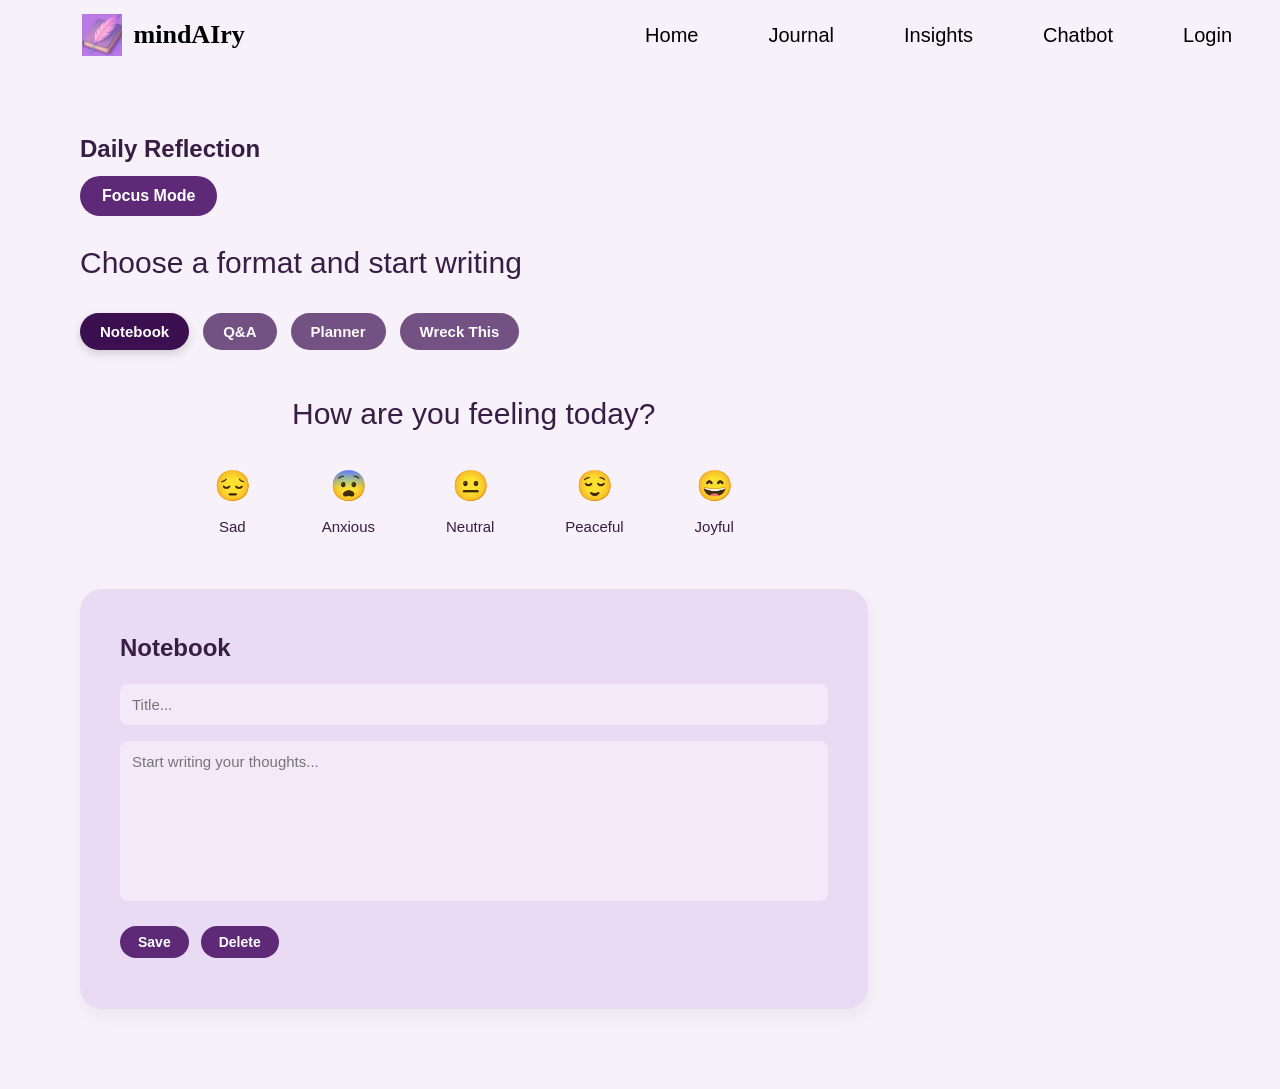
==== journal.html @ 81e94aa1 "Initial commit mindAIry project" ====
<!DOCTYPE html>
<html lang="en">
<head>
  <meta charset="UTF-8" />
  <title>Daily Reflection</title>
  <link rel="stylesheet" href="journal.css" />
</head>
<body>

<header>
  <nav>
    <ul>
      <li class="logo">
        <a href="#">
          <img src="journaling logo.png" alt="Logo">
          <span>mindAIry</span>
        </a>
      </li>
      <li><a href="index.html">Home</a></li>
      <li><a href="journal.html">Journal</a></li>
      <li><a href="#">Insights</a></li>
      <li><a href="#">Chatbot</a></li>
      <li><a href="login.html" id="auth-btn">Login</a></li>
    </ul>
  </nav>
</header>

<div class="page-container">
<main class="layout">

<section class="left">

  <div class="journal-top">
<h1>Daily Reflection</h1>
<button id="focusMode">Focus Mode</button>
</div>

<p class="subtitle">Choose a format and start writing</p>
  <!-- Journal Type Buttons -->
  <div class="journal-types">
    <button class="active" data-type="notebook">Notebook</button>
    <button data-type="qa">Q&A</button>
    <button data-type="planner">Planner</button>
    <button data-type="wreck">Wreck This</button>
    
  </div>

  <!-- Mood Section -->
  <div class="mood-section">
    <p class="mood-title">How are you feeling today?</p>

    <div class="moods">
      <div class="mood" data-mood="Sad">😔<span>Sad</span></div>
      <div class="mood" data-mood="Anxious">😨<span>Anxious</span></div>
      <div class="mood" data-mood="Neutral">😐<span>Neutral</span></div>
      <div class="mood" data-mood="Peaceful">😌<span>Peaceful</span></div>
      <div class="mood" data-mood="Joyful">😄<span>Joyful</span></div>
    </div>
  </div>

  <!-- NOTEBOOK EDITOR -->
  <div class="editor" id="notebook-editor">
    <h2>Notebook</h2>

    <input type="text" id="entry-title" placeholder="Title..." />

    <textarea id="entry-content" placeholder="Start writing your thoughts..."></textarea>

    <div class="editor-actions">
      <button id="save-notebook">Save</button>
      <button id="delete-notebook">Delete</button>
    </div>
  </div>

  <!-- Q&A EDITOR (hidden initially) -->
  <div class="editor hidden" id="qa-editor">

    <h2>Guided Reflection</h2>

    <input type="text" id="qa-title" placeholder="Give your entry a title..." />

    <div id="questions-container">
      <div class="question-block">
        <p class="question">✨ What's one thing that made you smile?</p>
        <textarea placeholder="Your thoughts..."></textarea>
      </div>
    </div>

    <button id="add-question-btn" class="add-question">
      + Add Question
    </button>

    <div class="editor-actions">
      <button id="save-qa">Save Entry</button>
    </div>

  </div>
  <div class="editor hidden" id="planner-editor">


  <h2>Planner</h2>

  <!-- Planner Navigation -->
  <div class="planner-tabs">
    <button class="planner-tab active" data-plan="daily">Daily Planner</button>
    <button class="planner-tab" data-plan="weekly">Weekly Planner</button>
    <button class="planner-tab" data-plan="monthly">Monthly Planner</button>
  </div>


  <!-- DAILY -->
  <div class="planner-section" id="daily-section">

    <input type="text" placeholder="Give your entry a title..." />

    <h3>Today's Tasks</h3>
    <div id="daily-tasks"></div>
    <button class="add-btn" id="add-daily-task">+ Add Task</button>

    <h3>Goals for Today</h3>
    <div id="daily-goals"></div>
    <button class="add-btn" id="add-daily-goal">+ Add Goal</button>

    <h3>Reflection</h3>
    <textarea placeholder="How do you feel about today's plan?"></textarea>

  </div>


  <!-- WEEKLY -->
  <div class="planner-section hidden" id="weekly-section">

    <h3>Weekly Tasks</h3>
    <div id="weekly-tasks"></div>
    <button class="add-btn" id="add-weekly-task">+ Add Weekly Task</button>

    <h3>Weekly Goals</h3>
    <div id="weekly-goals"></div>
    <button class="add-btn" id="add-weekly-goal">+ Add Weekly Goal</button>

  </div>


  <!-- MONTHLY -->
  <div class="planner-section hidden" id="monthly-section">

    <h3>Monthly Tasks</h3>
    <div id="monthly-tasks"></div>
    <button class="add-btn" id="add-monthly-task">+ Add Monthly Task</button>

    <h3>Monthly Goals</h3>
    <div id="monthly-goals"></div>
    <button class="add-btn" id="add-monthly-goal">+ Add Monthly Goal</button>

  </div>

</div> 
<div class="editor hidden" id="wreck-editor">

<h2>Wreck This Journal</h2>

<div class="wreck-buttons">

<button data-activity="color-activity"> Color Shapes</button>
<button data-activity="braindump-activity">Brain Dump </button>
<button data-activity="startBubbles">Pop your Worries  </button>
<button data-activity="burn-activity">Burn Your Thoughts</button>
<button data-activity="break-activity"> Break the Wall</button>
<button data-activity="breath-activity"> Breathing Exercise</button>

</div>

<div id="activity-container">
<!-- pop your worries -->
<div class="wreck-activity hidden" id="startBubbles">

<h3>Pop Your Worries</h3>

<input type="text" id="worryInput" placeholder="Type your worry">
<button id="addWorry">Add Worry</button>

<ul id="worryList"></ul>

<button id="createBubbles">Start Popping</button>

<div id="bubbleArea"></div>
<p id="popMessage"></p>

</div>
<!-- COLOR -->
<div class="wreck-activity hidden" id="color-activity">

<h3>Mandala Coloring</h3>

<div class="color-controls">
<label>Pick a color:</label>
<input type="color" id="colorPicker">
<button id="newMandala">New Mandala</button>
</div>

<div class="mandala-container">

<svg id="mandalaCanvas" viewBox="0 0 400 400">

<!-- center -->
<circle cx="200" cy="200" r="40" class="colorable"/>

<!-- ring 1 -->
<circle cx="200" cy="100" r="25" class="colorable"/>
<circle cx="300" cy="200" r="25" class="colorable"/>
<circle cx="200" cy="300" r="25" class="colorable"/>
<circle cx="100" cy="200" r="25" class="colorable"/>

<!-- petals -->
<polygon points="200,20 230,90 170,90" class="colorable"/>
<polygon points="380,200 310,230 310,170" class="colorable"/>
<polygon points="200,380 230,310 170,310" class="colorable"/>
<polygon points="20,200 90,230 90,170" class="colorable"/>

<!-- diagonal petals -->
<polygon points="300,70 330,120 270,120" class="colorable"/>
<polygon points="330,280 300,330 270,280" class="colorable"/>
<polygon points="70,120 120,120 100,70" class="colorable"/>
<polygon points="70,280 120,280 100,330" class="colorable"/>

</svg>

</div>

</div>

<!-- BRAIN DUMP -->
<div class="wreck-activity hidden" id="braindump-activity">

<h3>Brain Dump</h3>

<p>Write everything in your mind for 60 seconds.</p>

<div class="timer-container">

<svg width="120" height="120">

<circle cx="60" cy="60" r="50" class="timer-bg"></circle>

<circle cx="60" cy="60" r="50" class="timer-progress" id="timerCircle"></circle>

</svg>

<div id="timerText">60</div>

</div>

<textarea id="brainText" placeholder="Start typing your thoughts..."></textarea>

<button id="startDump">Start</button>
<button id="clearDump">Clear</button>

<p id="brainMessage"></p>

</div>
<!-- BURN -->
<div class="wreck-activity hidden" id="burn-activity">

<h3>Burn Your Thoughts 🔥</h3>

<input type="text" id="burnInput" placeholder="Write a negative thought">

<button id="burnBtn">Create Thought</button>

<div id="burnArea"></div>

</div>

<!-- BREAK -->
<div class="wreck-activity hidden" id="break-activity">

<h3>Break the Stress Wall</h3>

<div id="wall"></div>

<button id="resetWall">Reset Wall</button>

</div>


<!-- BREATHING -->
<div class="wreck-activity hidden" id="breath-activity">

<h3>Breathing Exercise</h3>

<p id="breathText">Inhale</p>

<div id="breath-circle"></div>

</div>
</div>

</div>
</section>
<!-- Right Section 
<aside class="right">
  <h2>Recent Entries</h2>

  <div class="entry-card">
    <div class="icon">📘</div>
    <div>
      <h4>Morning Reflections 😊</h4>
      <p>Today started with a beautiful sunrise...</p>
      <span class="tag">Notebook</span>
      <span class="time">about 2 years ago</span>
    </div>
  </div>

  <div class="entry-card">
    <div class="icon">❓</div>
    <div>
      <h4>Weekly Check-in 😐</h4>
      <p>Answered my weekly reflection questions...</p>
      <span class="tag">Q&A</span>
      <span class="time">about 2 years ago</span>
    </div>
  </div>

</aside> -->

</main>
</div>

<script src="journal.js"></script>
</body>
</html>
---- journal.css ----
/* ================= RESET ================= */
/* UNIVERSAL BUTTON STYLE */
:root{
--primary-btn: rgb(94, 41, 119);
--primary-btn-hover: rgb(158, 65, 158);
}
.add-btn{
background: transparent;
}

button{
padding:11px 22px;
font-size:16px;
font-weight:bold;

border:none;
border-radius:25px;

background-color:var(--primary-btn);
color:white;

cursor:pointer;

transition:background 0.3s ease, transform 0.2s ease;
}

button:hover{
background-color:var(--primary-btn-hover);
transform:translateY(-2px);
}

button:active{
transform:scale(0.95);
}
* {
    padding: 0;
    margin: 0;
    box-sizing: border-box;
}

body {
    min-height: 100vh;
    background-color: rgb(247, 241, 250);
    font-family: Verdana, Geneva, Tahoma, sans-serif;
    line-height: 1.6;
    color:rgb(56, 29, 68);
}

/* ================= PAGE CONTAINER ================= */
.page-container {
    max-width: 1200px;
    margin: 0 auto;
    padding: 0 40px 80px;   /* added bottom spacing */
}

/* ================= NAVBAR ================= */
nav {
    margin-bottom: 40px;   /* reduced from 80px */
}

nav ul {
    width: 100%;
    list-style: none;
    display: flex;
    justify-content: flex-end;
    align-items: center;
}

.logo a {
    display: flex;
    align-items: center;
    gap: 12px;
}

.logo img {
    height: 42px;
    width: auto;
    display: block;
}

nav li {
    height: 70px;          /* reduced from 90px */
    padding-right: 26px;
    font-size: 20px;       /* slightly reduced */
    font-family: 'Trebuchet MS', Arial, sans-serif;
}

nav a {
    height: 100%;
    padding: 0 22px;
    text-decoration: none;
    display: flex;
    align-items: center;
    color: rgb(0, 0, 0);
    transition: 0.2s ease;
}

nav a:hover {
    background-color: rgb(240, 222, 249);
    border-radius: 12px;
}

nav li:first-child {
    margin-right: auto;
    font-size: 26px;
    font-family: cursive;
    font-weight: 550;
    padding-left: 60px;
}

/* ================= LAYOUT ================= */
.layout {
    display: grid;
    grid-template-columns: 3fr 1fr;
    gap: 70px;             /* slightly reduced */
    padding-top: 20px;     /* reduced from 40px */
}


/* ================= LEFT SECTION ================= */
.left {
    max-width: none;
    width:100%
}

h1 {
    font-weight: 600;
    margin-bottom: 8px;
}

.subtitle {
    color: rgb(56, 29, 68);
    margin-bottom: 26px;
    margin-top:23px;
    font-size:30px;
}

/* Journal Type Buttons */
.journal-types{
display:flex;
gap:14px;
margin-bottom:40px;
}

.journal-types button{

padding:10px 20px;

border-radius:25px;

background-color:rgb(60,15,81);
color:white;

border:none;

font-weight:600;
font-size:15px;

cursor:pointer;

transition:all 0.25s ease;

opacity:0.7;
}

/* hover */
.journal-types button:hover{
background-color:rgb(60,15,81);
opacity:1;
transform:translateY(-2px);
}

/* active tab */
.journal-types .active{
opacity:1;
background-color:rgb(60,15,81);
box-shadow:0 4px 10px rgba(0,0,0,0.15);
}
/* ================= MOOD SECTION ================= */
.mood-section {
    margin: 40px 0 50px;   /* balanced spacing */
    text-align: center;
}
.mood-title{
    font-size:30px;
}
.moods {
    display: flex;
    justify-content: space-between;
    max-width: 520px;
    margin: 24px auto 0;
}

.mood {
    cursor: pointer;
    font-size: 30px;
    opacity: 1;
    transition: all 0.2s ease;
}

.mood:hover {
    transform: scale(1.12);
}

.mood span {
    display: block;
    font-size: 15px;
    margin-top: 5px;
    color:rgb(56, 29, 68);
}

.mood.selected {
    background:rgb(235, 213, 245);
    padding: 12px;
    border-radius: 16px;
    transform: scale(1.1);
}
/* ================= EDITOR ================= */
.editor {
    background: rgb(234, 219, 244);
    padding: 40px;   
    min-height:420px;   /* slightly reduced */
    border-radius: 22px;
    box-shadow: 2px 8px 18px rgba(2, 2, 2, 0.05);
    width:100%;
}

.editor input,
.editor textarea{

width:100%;

background:rgb(244, 233, 249);   /* same soft background */

border:none;
outline:none;

padding:12px;
border-radius:8px;

font-family:inherit;
font-size:15px;

margin-top:16px;

}
.editor textarea{
    height: 160px;
    resize: none;
}


.prompt {
    margin-top: 16px;
    background: #f4f8f5;
    padding: 12px 16px;
    border-radius: 14px;
}
.question-block{
    font-size:20px;
    font-weight:800;
}


/* ================= RIGHT SECTION ================= */
.right {
    padding-top: 20px;   /* reduced */
}

.right h2 {
    margin-bottom: 28px;
    font-weight: bold;
}

/* Entry Cards */
.entry-card {
    display: flex;
    gap: 16px;
    background: white;
    padding: 20px;
    border-radius: 20px;
    margin-bottom: 28px;
    box-shadow: 0 4px 14px rgba(0, 0, 0, 0.04);
}

.icon {
    font-size: 24px;
}

.tag {
    background: #eef4f0;
    padding: 5px 10px;
    border-radius: 14px;
    font-size: 12px;
}

.time {
    font-size: 12px;
    color: #888;
    margin-left: 8px;
}

/* ================= EDITOR BUTTONS ================= */
.editor-actions {
    margin-top: 18px;
    display: flex;
    gap: 12px;
}

.editor-actions button {
    padding: 8px 18px;
    border-radius: 20px;
    border: none;
    cursor: pointer;
    font-size: 14px;
    transition: 0.2s ease;
}

#save-btn {
    background-color: #4e9b7a;
    color: white;
}

#save-btn:hover {
    background-color: #3f8368;
}

#delete-btn {
    background-color: #e57373;
    color: white;
}

#delete-btn:hover {
    background-color: #d65a5a;
}
.question-block {
    padding: 18px;
    border-radius: 16px;
    margin-top: 20px;
}

.question {
    margin-bottom: 12px;
    font-weight: 500;
}

.add-question {
    margin-top: 24px;
    padding: 8px 18px;
    border-radius: 20px;
    border: 1px solid #d6e3db;
    cursor: pointer;
}
.hidden {
  display: none;
}
.task-item {
  display: flex;
  align-items: center;
  gap: 10px;
  margin-top: 10px;
}

.task-item input[type="text"] {
  flex: 1;
  padding: 8px;
  border-radius: 12px;
  border: 1px solid #ddd;
}

.task-item button {
  background: none;
  border: none;
  cursor: pointer;
}

.add-btn {
  margin-top: 10px;
  padding: 6px 14px;
  border-radius: 16px;
  border: 1px solid #ccc;
  background: rgb(60,15,81);
  cursor: pointer;
}
.planner-tabs{
    display:flex;
    gap:12px;
    margin-bottom:25px;
}

.planner-tab{
    padding:8px 16px;
    border-radius:20px;
    border:1px solid #ccc;
    background:transparent;
    cursor:pointer;
    background-color:rgb(94, 41, 119);
}

.planner-tab.active{
    background-color:rgb(94, 41, 119);
    color:white;
    border:none;
}

.planner-section{
    margin-top:20px;
}
.wreck-buttons{
display:flex;
flex-wrap:wrap;
gap:10px;
margin-bottom:20px;
margin-top:20px;
}

.wreck-buttons button{
padding:6px 14px;
border-radius:18px;
border:1px solid #ccc;
cursor:pointer;
transition:0.2s;
}

.wreck-buttons button:hover{
color:white;
}
#breath-circle{
width:120px;
height:120px;
border-radius:50%;
background:rgb(134, 89, 154);
margin:30px auto;
transition:transform 4s ease;
}

#breathText{
text-align:center;
font-size:18px;
font-weight:600;
}
.mandala-container{
display:flex;
justify-content:center;
margin-top:20px;
}

#mandalaCanvas{
width:350px;
height:350px;
}

.colorable{
fill:white;
stroke:#444;
stroke-width:2;
cursor:pointer;
transition:0.2s;
}

.colorable:hover{
stroke:#4e9b7a;
}

.color-controls{
display:flex;
gap:10px;
align-items:center;
margin-bottom:10px;
}
.focus-mode .page-container{
max-width:100%;
padding:40px;
}

.focus-mode .layout{
grid-template-columns:1fr;
}

.focus-mode .left{
max-width:none;
width:90%;
margin:auto;
}

.focus-mode .editor{
width:100%;
}

.focus-mode .journal-types{
width:100%;
justify-content:center;
gap:20px;
}

.focus-mode .mood-section{
max-width:900px;
margin:40px auto;
}
.focus-mode textarea{
width:100%;
height:500px;
font-size:17px;
line-height:1.8;
}


#wall{
display:grid;
grid-template-columns:repeat(6,60px);
gap:8px;
justify-content:center;
margin:20px auto;
}

.block{
width:60px;
height:40px;
background:#b56551;
border-radius:4px;
cursor:pointer;
position:relative;
overflow:visible;
}

/* explosion animation */
.block.explode{
animation:bombBlast 0.35s forwards;
}

@keyframes bombBlast{

0%{
transform:scale(1);
}

30%{
transform:scale(1.8);
}

100%{
transform:scale(0);
opacity:0;
}

}

/* debris pieces */
.debris{
position:absolute;
width:6px;
height:6px;
background:#b56551;
pointer-events:none;
animation:debrisFly 0.5s forwards;
}

@keyframes debrisFly{

0%{
transform:translate(0,0);
opacity:1;
}

100%{
transform:translate(
calc(-120px + 240px * var(--dx)),
calc(-120px + 240px * var(--dy))
);
opacity:0;
}

}
#wreck-editor{
max-height:600px;
overflow-y:auto;
}
.stress-scribble{
text-align:center;
margin-top:20px;
}
.timer-container{
position:relative;
width:120px;
margin:10px auto;
}

.timer-bg{
fill:none;
stroke:#eee;
stroke-width:8;
}

.timer-progress{
fill:none;
stroke:#5c7cfa;
stroke-width:8;
stroke-linecap:round;
transform:rotate(-90deg);
transform-origin:50% 50%;
stroke-dasharray:314;
stroke-dashoffset:0;
transition:stroke-dashoffset 1s linear;
}

#timerText{
position:absolute;
top:50%;
left:50%;
transform:translate(-50%,-50%);
font-size:20px;
font-weight:bold;
}
.fade-away{
animation:fadeThoughts 3s forwards;
}

@keyframes fadeThoughts{

0%{
opacity:1;
filter:blur(0px);
}

50%{
opacity:0.6;
filter:blur(2px);
}

100%{
opacity:0;
filter:blur(6px);
}
}
#worryList{
margin-top:10px;
}

#addWorry{
    margin-top:20px;
}

#bubbleArea{
position:relative;
height:260px;
margin-top:20px;
border:2px dashed #ccc;
overflow:hidden;
display:flex;
flex-wrap:wrap;
gap:15px;
padding:15px;
}

.bubble{
position:absolute;
min-width:90px;
height:45px;

display:flex;
align-items:center;
justify-content:center;

padding:6px 14px;
border-radius:50px;

background:#87CEFA;

font-size:14px;
text-align:center;

cursor:pointer;
user-select:none;

transition:transform 0.2s, opacity 0.2s;
background:radial-gradient(circle at 30% 30%, #ffffffaa, #87CEFA);
box-shadow:0 0 8px rgba(0,0,0,0.15);
}

.bubble.pop{
animation:popBubble 0.25s forwards;
}

@keyframes popBubble{

0%{
transform:scale(1);
opacity:1;
}

100%{
transform:scale(1.5);
opacity:0;
}

}
#popMessage{
margin-top:15px;
font-weight:bold;
color:#4CAF50;
text-align:center;
font-size:16px;
}
#burnArea{
margin-top:20px;
display:flex;
justify-content:center;
}

.burnPaper{
width:260px;
min-height:140px;

padding:25px;

background:#fff9e6;
border:1px solid #d9c38c;

font-family:"Courier New", monospace;
font-size:16px;

text-align:center;

box-shadow:0 8px 20px rgba(0,0,0,0.25);

position:relative;
overflow:hidden;

/* paper texture */
background-image:linear-gradient(#f7e7b3 1px, transparent 1px);
background-size:100% 24px;
}
.burnPaper::before{
content:"";
position:absolute;

top:0;
left:0;
width:100%;
height:100%;

background:radial-gradient(circle,
transparent 40%,
rgba(0,0,0,0.6) 65%,
black 100%);

opacity:0;
}

.burning::before{
animation:edgeBurn 2.5s forwards;
}

@keyframes edgeBurn{

0%{
opacity:0;
transform:scale(1);
}

50%{
opacity:0.7;
transform:scale(0.9);
}

100%{
opacity:1;
transform:scale(0.6);
}

}

/* flames around paper */
.flame{
position:absolute;

width:45px;
height:65px;

background:radial-gradient(circle,
#ffff66,
#ff9900,
#ff3300);

border-radius:50%;

filter:blur(6px);
opacity:0;
}

.burning .flame{
opacity:1;
animation:flameFlicker 0.18s infinite alternate;
}

@keyframes flameFlicker{

0%{
transform:scale(1);
}

100%{
transform:scale(1.25);
}

}

/* ash particles */

.ash{
position:absolute;

width:6px;
height:6px;

background:#444;

border-radius:50%;
opacity:0;
}

.burning .ash{
animation:ashFall 2s linear forwards;
}

@keyframes ashFall{

0%{
opacity:1;
transform:translateY(0);
}

100%{
opacity:0;
transform:translateY(180px);
}

}
/* paper disappearing */

.burning{
animation:burnPaper 2.5s forwards;
}

@keyframes burnPaper{

0%{
filter:brightness(1);
}

50%{
filter:brightness(0.7) contrast(1.3);
}

100%{
opacity:0;
transform:scale(0.6);
}

}
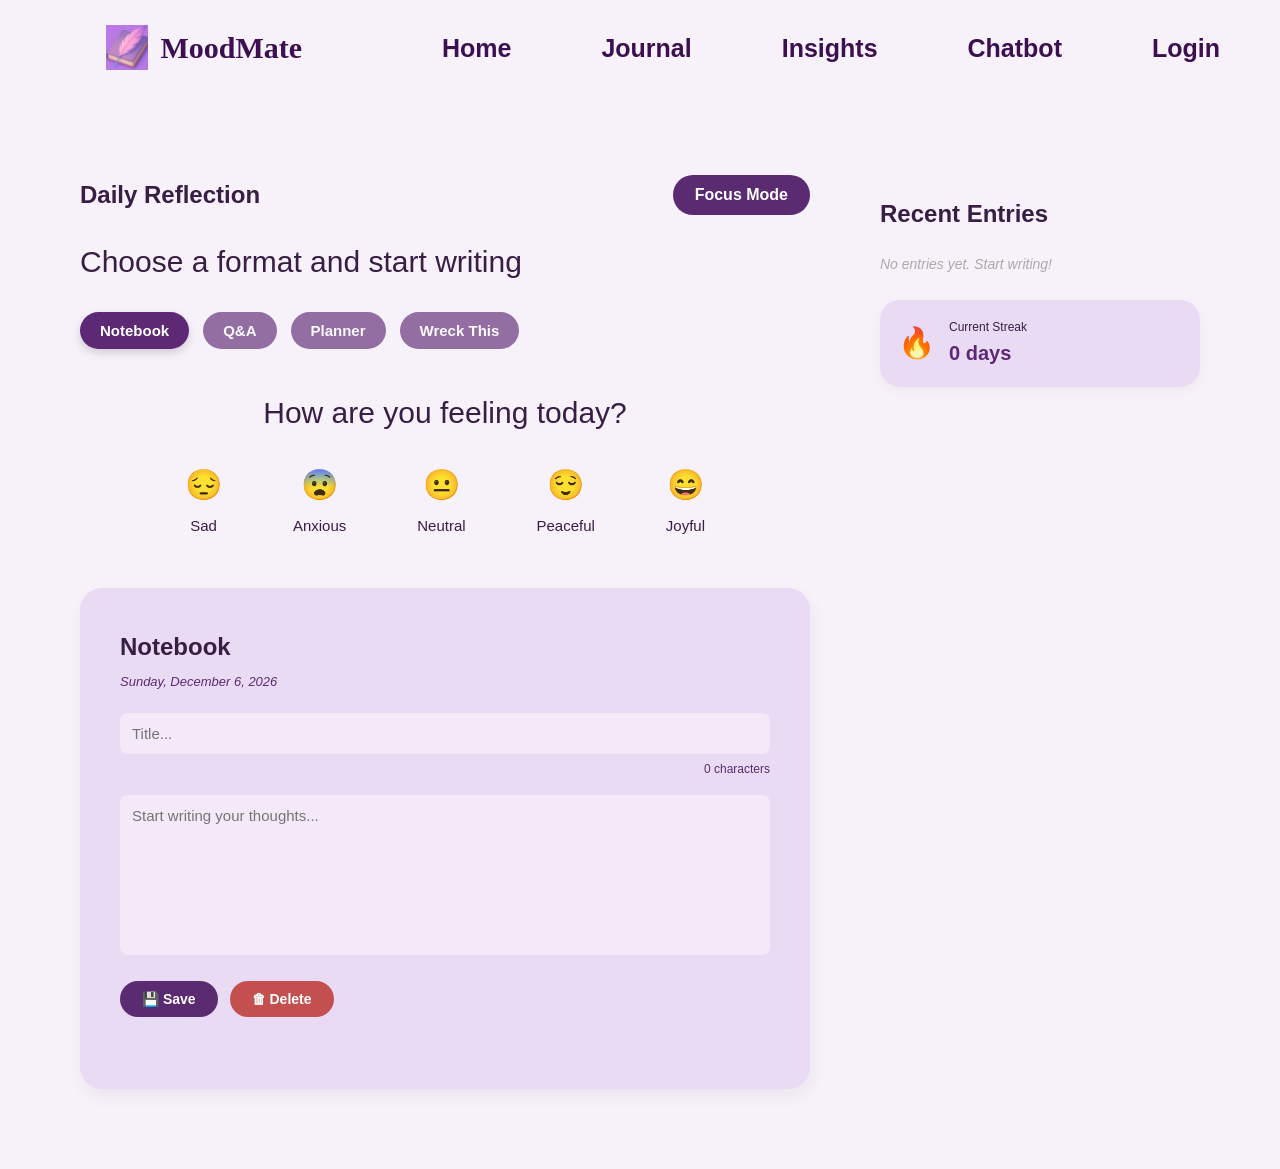
==== commit c4f75b4d: "Add Flask backend and MongoDB integration" ====
--- a/journal.html
+++ b/journal.html
@@ -2,7 +2,7 @@
 <html lang="en">
 <head>
   <meta charset="UTF-8" />
-  <title>Daily Reflection</title>
+  <title>Daily Reflection – mindAIry</title>
   <link rel="stylesheet" href="journal.css" />
 </head>
 <body>
@@ -13,320 +13,287 @@
       <li class="logo">
         <a href="#">
           <img src="journaling logo.png" alt="Logo">
-          <span>mindAIry</span>
+          <span>MoodMate</span>
         </a>
       </li>
       <li><a href="index.html">Home</a></li>
       <li><a href="journal.html">Journal</a></li>
-      <li><a href="#">Insights</a></li>
-      <li><a href="#">Chatbot</a></li>
-      <li><a href="login.html" id="auth-btn">Login</a></li>
+      <li><a href="insights.html">Insights</a></li>
+      <li><a href="chatbot.html">Chatbot</a></li>
+      <li id="auth-li"></li>
     </ul>
   </nav>
 </header>
 
 <div class="page-container">
-<main class="layout">
-
-<section class="left">
-
-  <div class="journal-top">
-<h1>Daily Reflection</h1>
-<button id="focusMode">Focus Mode</button>
+  <main class="layout">
+
+    <!-- LEFT SECTION -->
+    <section class="left">
+
+      <div class="journal-top">
+        <h1>Daily Reflection</h1>
+        <button id="focusMode">Focus Mode</button>
+      </div>
+
+      <p class="subtitle">Choose a format and start writing</p>
+
+      <!-- Journal Type Buttons -->
+      <div class="journal-types">
+        <button class="active" data-type="notebook">Notebook</button>
+        <button data-type="qa">Q&amp;A</button>
+        <button data-type="planner">Planner</button>
+        <button data-type="wreck">Wreck This</button>
+      </div>
+
+      <!-- Mood Section -->
+      <div class="mood-section">
+        <p class="mood-title">How are you feeling today?</p>
+        <div class="moods">
+          <div class="mood" data-mood="Sad">😔<span>Sad</span></div>
+          <div class="mood" data-mood="Anxious">😨<span>Anxious</span></div>
+          <div class="mood" data-mood="Neutral">😐<span>Neutral</span></div>
+          <div class="mood" data-mood="Peaceful">😌<span>Peaceful</span></div>
+          <div class="mood" data-mood="Joyful">😄<span>Joyful</span></div>
+        </div>
+      </div>
+
+      <!-- NOTEBOOK EDITOR -->
+      <div class="editor" id="notebook-editor">
+        <h2>Notebook</h2>
+        <div class="entry-meta" id="notebook-date"></div>
+        <input type="text" id="entry-title" placeholder="Title..." />
+        <div class="char-count"><span id="char-count">0</span> characters</div>
+        <textarea id="entry-content" placeholder="Start writing your thoughts..."></textarea>
+        <div class="editor-actions">
+          <button id="save-notebook">💾 Save</button>
+          <button id="delete-notebook" class="btn-danger">🗑 Delete</button>
+        </div>
+        <p id="notebook-msg" class="save-msg"></p>
+      </div>
+
+      <!-- Q&A EDITOR -->
+      <div class="editor hidden" id="qa-editor">
+        <h2>Guided Reflection</h2>
+        <div class="entry-meta" id="qa-date"></div>
+        <input type="text" id="qa-title" placeholder="Give your entry a title..." />
+        <div id="questions-container">
+          <!-- all questions injected by JS so they're all deletable -->
+        </div>
+        <button id="add-question-btn" class="add-question">+ Add Question</button>
+        <div class="editor-actions">
+          <button id="save-qa">💾 Save Entry</button>
+        </div>
+        <p id="qa-msg" class="save-msg"></p>
+      </div>
+
+      <!-- PLANNER EDITOR -->
+      <div class="editor hidden" id="planner-editor">
+        <h2>Planner</h2>
+        <div class="planner-tabs">
+          <button class="planner-tab active" data-plan="daily">Daily</button>
+          <button class="planner-tab" data-plan="weekly">Weekly</button>
+          <button class="planner-tab" data-plan="monthly">Monthly</button>
+        </div>
+
+        <!-- DAILY -->
+        <div class="planner-section" id="daily-section">
+          <div class="planner-date" id="daily-date-label"></div>
+          <h3>📝 Today's Tasks</h3>
+          <div id="daily-tasks"></div>
+          <button class="add-btn" id="add-daily-task">+ Add Task</button>
+          <h3>🎯 Goals for Today</h3>
+          <div id="daily-goals"></div>
+          <button class="add-btn" id="add-daily-goal">+ Add Goal</button>
+          <h3>💭 Reflection</h3>
+          <textarea id="daily-reflection" placeholder="How do you feel about today's plan?"></textarea>
+          <div class="editor-actions">
+            <button id="save-daily">💾 Save Daily Plan</button>
+            <button id="clear-daily" class="btn-danger">🗑 Clear</button>
+          </div>
+          <p id="daily-msg" class="save-msg"></p>
+        </div>
+
+        <!-- WEEKLY -->
+        <div class="planner-section hidden" id="weekly-section">
+          <div class="planner-date" id="weekly-date-label"></div>
+          <div class="week-grid" id="week-grid"></div>
+          <h3>🎯 Weekly Goals</h3>
+          <div id="weekly-goals"></div>
+          <button class="add-btn" id="add-weekly-goal">+ Add Goal</button>
+          <div class="editor-actions">
+            <button id="save-weekly">💾 Save Weekly Plan</button>
+            <button id="clear-weekly" class="btn-danger">🗑 Clear</button>
+          </div>
+          <p id="weekly-msg" class="save-msg"></p>
+        </div>
+
+        <!-- MONTHLY -->
+        <div class="planner-section hidden" id="monthly-section">
+          <div class="planner-date" id="monthly-date-label"></div>
+          <div class="month-calendar" id="month-calendar"></div>
+          <h3>🎯 Monthly Goals</h3>
+          <div id="monthly-goals"></div>
+          <button class="add-btn" id="add-monthly-goal">+ Add Goal</button>
+          <div class="editor-actions">
+            <button id="save-monthly">💾 Save Monthly Plan</button>
+            <button id="clear-monthly" class="btn-danger">🗑 Clear</button>
+          </div>
+          <p id="monthly-msg" class="save-msg"></p>
+        </div>
+      </div>
+
+      <!-- WRECK THIS EDITOR -->
+      <div class="editor hidden" id="wreck-editor">
+        <h2>Wreck This Journal</h2>
+        <p class="wreck-intro">A space to release, destroy, and let go. No rules — just feel.</p>
+        <div class="wreck-buttons">
+          <button data-activity="color-activity"> Mandala Coloring</button>
+          <button data-activity="braindump-activity">Brain Dump</button>
+          <button data-activity="startBubbles"> Pop your Worries</button>
+          <button data-activity="burn-activity"> Burn Your Thoughts</button>
+          <button data-activity="break-activity"> Break the Wall</button>
+          <button data-activity="breath-activity"> Breathing Exercise</button>
+          <button data-activity="unsend-activity"> Unsend It</button>
+        </div>
+
+        <div id="activity-container">
+
+          <!-- POP YOUR WORRIES -->
+          <div class="wreck-activity hidden" id="startBubbles">
+            <h3>Pop Your Worries</h3>
+            <input type="text" id="worryInput" placeholder="Type your worry">
+            <button id="addWorry">Add Worry</button>
+            <ul id="worryList"></ul>
+            <button id="createBubbles"> Start Popping</button>
+            <div id="bubbleArea">
+              <canvas id="bubbleCanvas"></canvas>
+            </div>
+            <p id="popMessage"></p>
+          </div>
+
+          <!-- COLOR -->
+          <div class="wreck-activity hidden" id="color-activity">
+            <h3>Mandala Coloring</h3>
+            <div class="color-controls">
+              <label>Pick a color:</label>
+              <input type="color" id="colorPicker">
+              <button id="newMandala">New Mandala</button>
+            </div>
+            <div class="mandala-container">
+              <svg id="mandalaCanvas" viewBox="0 0 400 400" xmlns="http://www.w3.org/2000/svg"></svg>
+            </div>
+            <p class="mandala-hint">Click any shape to fill it with your chosen color</p>
+          </div>
+
+          <!-- BRAIN DUMP -->
+          <div class="wreck-activity hidden" id="braindump-activity">
+            <h3>Brain Dump</h3>
+            <p>Write everything in your mind for 60 seconds.</p>
+            <div class="timer-container">
+              <svg width="120" height="120">
+                <circle cx="60" cy="60" r="50" class="timer-bg"></circle>
+                <circle cx="60" cy="60" r="50" class="timer-progress" id="timerCircle"></circle>
+              </svg>
+              <div id="timerText">60</div>
+            </div>
+            <textarea id="brainText" placeholder="Start typing your thoughts..."></textarea>
+            <button id="startDump">Start</button>
+            <button id="clearDump">Clear</button>
+            <p id="brainMessage"></p>
+          </div>
+
+          <!-- BURN -->
+          <div class="wreck-activity hidden" id="burn-activity">
+            <h3>Burn Your Thoughts </h3>
+            <p class="activity-hint">Write it down, then click the paper to burn it.</p>
+            <input type="text" id="burnInput" placeholder="Write a negative thought...">
+            <button id="burnBtn"> Create Paper</button>
+            <div id="burnArea">
+              <div id="burnPaperWrap" class="hidden">
+                <canvas id="burnCanvas" width="340" height="220"></canvas>
+                <div id="burnPaperText"></div>
+              </div>
+            </div>
+          </div>
+
+          <!-- BREAK -->
+          <div class="wreck-activity hidden" id="break-activity">
+            <h3>Break the Stress Wall</h3>
+
+            <!-- STEP 1: Input screen -->
+            <div id="wall-input-screen">
+              <p class="activity-hint">What's weighing on you? Add up to 8 stressors — each one becomes a brick you'll smash.</p>
+              <div id="stressor-inputs">
+                <div class="stressor-row">
+                  <input type="text" class="stressor-input" placeholder="e.g. exam deadline…" maxlength="22">
+                </div>
+              </div>
+              <button id="add-stressor-btn">+ Add another</button>
+              <div class="wall-input-actions">
+                <button id="build-wall-btn"> Build My Wall</button>
+              </div>
+            </div>
+
+            <!-- STEP 2: Wall canvas -->
+            <div id="wall-canvas-screen" class="hidden">
+              <p id="wall-instruction" class="activity-hint">Click each brick 3 times to smash it. Let it go.</p>
+              <div id="wallWrap">
+                <canvas id="wallCanvas"></canvas>
+              </div>
+              <div class="wall-controls">
+                <button id="resetWall"> New Wall</button>
+                <span id="wallProgress" class="wall-progress"></span>
+              </div>
+            </div>
+          </div>
+
+          <!-- BREATHING -->
+          <div class="wreck-activity hidden" id="breath-activity">
+            <h3>Breathing Exercise</h3>
+            <p id="breathText">Inhale</p>
+            <div id="breath-circle"></div>
+          </div>
+
+          <!-- UNSEND IT -->
+          <div class="wreck-activity hidden" id="unsend-activity">
+            <h3>Unsend It </h3>
+            <p class="unsend-desc">Write the letter you never sent. Then tear it apart.</p>
+            <input type="text" id="unsend-to" placeholder="To: (a person, a feeling, a version of yourself…)" />
+            <textarea id="unsend-body" placeholder="Dear ___,&#10;&#10;Everything I never said…"></textarea>
+            <div class="editor-actions">
+              <button id="unsend-rip-btn"> Rip It Up</button>
+              <button id="unsend-clear-btn" class="btn-danger">🗑 Clear</button>
+            </div>
+            <div id="unsend-shreds"></div>
+            <p id="unsend-msg" class="save-msg"></p>
+          </div>
+
+        </div>
+      </div>
+    </section>
+
+    <!-- RIGHT SECTION – Recent Entries -->
+    <aside class="right">
+      <h2>Recent Entries</h2>
+      <div id="recent-entries-list">
+        <p class="no-entries-msg">No entries yet. Start writing!</p>
+      </div>
+
+      <!-- Streak tracker -->
+      <div class="streak-box">
+        <span class="streak-icon">🔥</span>
+        <div>
+          <p class="streak-label">Current Streak</p>
+          <p class="streak-count"><span id="streak-count">0</span> days</p>
+        </div>
+      </div>
+    </aside>
+
+  </main>
 </div>
 
-<p class="subtitle">Choose a format and start writing</p>
-  <!-- Journal Type Buttons -->
-  <div class="journal-types">
-    <button class="active" data-type="notebook">Notebook</button>
-    <button data-type="qa">Q&A</button>
-    <button data-type="planner">Planner</button>
-    <button data-type="wreck">Wreck This</button>
-    
-  </div>
-
-  <!-- Mood Section -->
-  <div class="mood-section">
-    <p class="mood-title">How are you feeling today?</p>
-
-    <div class="moods">
-      <div class="mood" data-mood="Sad">😔<span>Sad</span></div>
-      <div class="mood" data-mood="Anxious">😨<span>Anxious</span></div>
-      <div class="mood" data-mood="Neutral">😐<span>Neutral</span></div>
-      <div class="mood" data-mood="Peaceful">😌<span>Peaceful</span></div>
-      <div class="mood" data-mood="Joyful">😄<span>Joyful</span></div>
-    </div>
-  </div>
-
-  <!-- NOTEBOOK EDITOR -->
-  <div class="editor" id="notebook-editor">
-    <h2>Notebook</h2>
-
-    <input type="text" id="entry-title" placeholder="Title..." />
-
-    <textarea id="entry-content" placeholder="Start writing your thoughts..."></textarea>
-
-    <div class="editor-actions">
-      <button id="save-notebook">Save</button>
-      <button id="delete-notebook">Delete</button>
-    </div>
-  </div>
-
-  <!-- Q&A EDITOR (hidden initially) -->
-  <div class="editor hidden" id="qa-editor">
-
-    <h2>Guided Reflection</h2>
-
-    <input type="text" id="qa-title" placeholder="Give your entry a title..." />
-
-    <div id="questions-container">
-      <div class="question-block">
-        <p class="question">✨ What's one thing that made you smile?</p>
-        <textarea placeholder="Your thoughts..."></textarea>
-      </div>
-    </div>
-
-    <button id="add-question-btn" class="add-question">
-      + Add Question
-    </button>
-
-    <div class="editor-actions">
-      <button id="save-qa">Save Entry</button>
-    </div>
-
-  </div>
-  <div class="editor hidden" id="planner-editor">
-
-
-  <h2>Planner</h2>
-
-  <!-- Planner Navigation -->
-  <div class="planner-tabs">
-    <button class="planner-tab active" data-plan="daily">Daily Planner</button>
-    <button class="planner-tab" data-plan="weekly">Weekly Planner</button>
-    <button class="planner-tab" data-plan="monthly">Monthly Planner</button>
-  </div>
-
-
-  <!-- DAILY -->
-  <div class="planner-section" id="daily-section">
-
-    <input type="text" placeholder="Give your entry a title..." />
-
-    <h3>Today's Tasks</h3>
-    <div id="daily-tasks"></div>
-    <button class="add-btn" id="add-daily-task">+ Add Task</button>
-
-    <h3>Goals for Today</h3>
-    <div id="daily-goals"></div>
-    <button class="add-btn" id="add-daily-goal">+ Add Goal</button>
-
-    <h3>Reflection</h3>
-    <textarea placeholder="How do you feel about today's plan?"></textarea>
-
-  </div>
-
-
-  <!-- WEEKLY -->
-  <div class="planner-section hidden" id="weekly-section">
-
-    <h3>Weekly Tasks</h3>
-    <div id="weekly-tasks"></div>
-    <button class="add-btn" id="add-weekly-task">+ Add Weekly Task</button>
-
-    <h3>Weekly Goals</h3>
-    <div id="weekly-goals"></div>
-    <button class="add-btn" id="add-weekly-goal">+ Add Weekly Goal</button>
-
-  </div>
-
-
-  <!-- MONTHLY -->
-  <div class="planner-section hidden" id="monthly-section">
-
-    <h3>Monthly Tasks</h3>
-    <div id="monthly-tasks"></div>
-    <button class="add-btn" id="add-monthly-task">+ Add Monthly Task</button>
-
-    <h3>Monthly Goals</h3>
-    <div id="monthly-goals"></div>
-    <button class="add-btn" id="add-monthly-goal">+ Add Monthly Goal</button>
-
-  </div>
-
-</div> 
-<div class="editor hidden" id="wreck-editor">
-
-<h2>Wreck This Journal</h2>
-
-<div class="wreck-buttons">
-
-<button data-activity="color-activity"> Color Shapes</button>
-<button data-activity="braindump-activity">Brain Dump </button>
-<button data-activity="startBubbles">Pop your Worries  </button>
-<button data-activity="burn-activity">Burn Your Thoughts</button>
-<button data-activity="break-activity"> Break the Wall</button>
-<button data-activity="breath-activity"> Breathing Exercise</button>
-
-</div>
-
-<div id="activity-container">
-<!-- pop your worries -->
-<div class="wreck-activity hidden" id="startBubbles">
-
-<h3>Pop Your Worries</h3>
-
-<input type="text" id="worryInput" placeholder="Type your worry">
-<button id="addWorry">Add Worry</button>
-
-<ul id="worryList"></ul>
-
-<button id="createBubbles">Start Popping</button>
-
-<div id="bubbleArea"></div>
-<p id="popMessage"></p>
-
-</div>
-<!-- COLOR -->
-<div class="wreck-activity hidden" id="color-activity">
-
-<h3>Mandala Coloring</h3>
-
-<div class="color-controls">
-<label>Pick a color:</label>
-<input type="color" id="colorPicker">
-<button id="newMandala">New Mandala</button>
-</div>
-
-<div class="mandala-container">
-
-<svg id="mandalaCanvas" viewBox="0 0 400 400">
-
-<!-- center -->
-<circle cx="200" cy="200" r="40" class="colorable"/>
-
-<!-- ring 1 -->
-<circle cx="200" cy="100" r="25" class="colorable"/>
-<circle cx="300" cy="200" r="25" class="colorable"/>
-<circle cx="200" cy="300" r="25" class="colorable"/>
-<circle cx="100" cy="200" r="25" class="colorable"/>
-
-<!-- petals -->
-<polygon points="200,20 230,90 170,90" class="colorable"/>
-<polygon points="380,200 310,230 310,170" class="colorable"/>
-<polygon points="200,380 230,310 170,310" class="colorable"/>
-<polygon points="20,200 90,230 90,170" class="colorable"/>
-
-<!-- diagonal petals -->
-<polygon points="300,70 330,120 270,120" class="colorable"/>
-<polygon points="330,280 300,330 270,280" class="colorable"/>
-<polygon points="70,120 120,120 100,70" class="colorable"/>
-<polygon points="70,280 120,280 100,330" class="colorable"/>
-
-</svg>
-
-</div>
-
-</div>
-
-<!-- BRAIN DUMP -->
-<div class="wreck-activity hidden" id="braindump-activity">
-
-<h3>Brain Dump</h3>
-
-<p>Write everything in your mind for 60 seconds.</p>
-
-<div class="timer-container">
-
-<svg width="120" height="120">
-
-<circle cx="60" cy="60" r="50" class="timer-bg"></circle>
-
-<circle cx="60" cy="60" r="50" class="timer-progress" id="timerCircle"></circle>
-
-</svg>
-
-<div id="timerText">60</div>
-
-</div>
-
-<textarea id="brainText" placeholder="Start typing your thoughts..."></textarea>
-
-<button id="startDump">Start</button>
-<button id="clearDump">Clear</button>
-
-<p id="brainMessage"></p>
-
-</div>
-<!-- BURN -->
-<div class="wreck-activity hidden" id="burn-activity">
-
-<h3>Burn Your Thoughts 🔥</h3>
-
-<input type="text" id="burnInput" placeholder="Write a negative thought">
-
-<button id="burnBtn">Create Thought</button>
-
-<div id="burnArea"></div>
-
-</div>
-
-<!-- BREAK -->
-<div class="wreck-activity hidden" id="break-activity">
-
-<h3>Break the Stress Wall</h3>
-
-<div id="wall"></div>
-
-<button id="resetWall">Reset Wall</button>
-
-</div>
-
-
-<!-- BREATHING -->
-<div class="wreck-activity hidden" id="breath-activity">
-
-<h3>Breathing Exercise</h3>
-
-<p id="breathText">Inhale</p>
-
-<div id="breath-circle"></div>
-
-</div>
-</div>
-
-</div>
-</section>
-<!-- Right Section 
-<aside class="right">
-  <h2>Recent Entries</h2>
-
-  <div class="entry-card">
-    <div class="icon">📘</div>
-    <div>
-      <h4>Morning Reflections 😊</h4>
-      <p>Today started with a beautiful sunrise...</p>
-      <span class="tag">Notebook</span>
-      <span class="time">about 2 years ago</span>
-    </div>
-  </div>
-
-  <div class="entry-card">
-    <div class="icon">❓</div>
-    <div>
-      <h4>Weekly Check-in 😐</h4>
-      <p>Answered my weekly reflection questions...</p>
-      <span class="tag">Q&A</span>
-      <span class="time">about 2 years ago</span>
-    </div>
-  </div>
-
-</aside> -->
-
-</main>
-</div>
-
+<script src="auth.js"></script>
 <script src="journal.js"></script>
 </body>
-</html>
-
+</html>
--- a/journal.css
+++ b/journal.css
@@ -1,860 +1,1245 @@
+/* ================= ROOT VARIABLES ================= */
+:root {
+  --primary:       rgb(93, 41, 117);
+  --primary-mid:   rgb(90, 43, 112);
+  --primary-hover: rgb(158, 65, 158);
+  --bg:            rgb(247, 241, 250);
+  --text:          rgb(56, 29, 68);
+  --editor-bg:     rgb(234, 219, 244);
+  --input-bg:      rgb(244, 233, 249);
+}
+
 /* ================= RESET ================= */
-/* UNIVERSAL BUTTON STYLE */
-:root{
---primary-btn: rgb(94, 41, 119);
---primary-btn-hover: rgb(158, 65, 158);
-}
-.add-btn{
-background: transparent;
-}
-
-button{
-padding:11px 22px;
-font-size:16px;
-font-weight:bold;
-
-border:none;
-border-radius:25px;
-
-background-color:var(--primary-btn);
-color:white;
-
-cursor:pointer;
-
-transition:background 0.3s ease, transform 0.2s ease;
-}
-
-button:hover{
-background-color:var(--primary-btn-hover);
-transform:translateY(-2px);
-}
-
-button:active{
-transform:scale(0.95);
-}
 * {
-    padding: 0;
-    margin: 0;
-    box-sizing: border-box;
+  padding: 0;
+  margin: 0;
+  box-sizing: border-box;
 }
 
 body {
-    min-height: 100vh;
-    background-color: rgb(247, 241, 250);
-    font-family: Verdana, Geneva, Tahoma, sans-serif;
-    line-height: 1.6;
-    color:rgb(56, 29, 68);
+  min-height: 100vh;
+  background-color: var(--bg);
+  font-family: Verdana, Geneva, Tahoma, sans-serif;
+  line-height: 1.6;
+  color: var(--text);
+}
+
+/* ================= UNIVERSAL BUTTON ================= */
+button {
+  padding: 11px 22px;
+  font-size: 16px;
+  font-weight: bold;
+  border: none;
+  border-radius: 25px;
+  background-color: var(--primary-mid);
+  color: white;
+  cursor: pointer;
+  transition: background 0.3s ease, transform 0.2s ease;
+}
+
+button:hover {
+  background-color: var(--primary-hover);
+  transform: translateY(-2px);
+}
+
+button:active {
+  transform: scale(0.95);
+}
+
+/* Danger button */
+.btn-danger {
+  background-color: #c34f4f !important;
+}
+.btn-danger:hover {
+  background-color: #d65a5a !important;
 }
 
 /* ================= PAGE CONTAINER ================= */
 .page-container {
-    max-width: 1200px;
-    margin: 0 auto;
-    padding: 0 40px 80px;   /* added bottom spacing */
+  max-width: 1200px;
+  margin: 0 auto;
+  padding: 0 40px 80px;
 }
 
 /* ================= NAVBAR ================= */
-nav {
-    margin-bottom: 40px;   /* reduced from 80px */
-}
-
-nav ul {
+nav{
+   margin-bottom: 60px;
+}
+nav ul{
     width: 100%;
     list-style: none;
     display: flex;
     justify-content: flex-end;
     align-items: center;
-}
-
+    
+   
+}
 .logo a {
     display: flex;
     align-items: center;
     gap: 12px;
-}
-
-.logo img {
-    height: 42px;
+    
+}
+.logo img{
+    height: 45px;
     width: auto;
     display: block;
 }
-
-nav li {
-    height: 70px;          /* reduced from 90px */
-    padding-right: 26px;
-    font-size: 20px;       /* slightly reduced */
-    font-family: 'Trebuchet MS', Arial, sans-serif;
-}
-
-nav a {
+nav li{
+    height: 95px;
+    padding-right: 30px;
+    font-size: 25px;
+    font-family: 'Trebuchet MS', 'Lucida Sans Unicode', 'Lucida Grande', 'Lucida Sans', Arial, sans-serif;
+    font-weight: bold;
+    
+}
+
+
+nav a{
     height: 100%;
-    padding: 0 22px;
+    padding: 0 30px;
     text-decoration: none;
     display: flex;
     align-items: center;
-    color: rgb(0, 0, 0);
-    transition: 0.2s ease;
-}
-
-nav a:hover {
+    color:rgb(60, 15, 81);
+    
+    
+}
+nav a:hover{
     background-color: rgb(240, 222, 249);
-    border-radius: 12px;
-}
-
-nav li:first-child {
+}
+nav li:first-child{
     margin-right: auto;
-    font-size: 26px;
+    font-size: 30px;
     font-family: cursive;
     font-weight: 550;
-    padding-left: 60px;
-}
-
+    padding-left: 76px;
+}
 /* ================= LAYOUT ================= */
 .layout {
-    display: grid;
-    grid-template-columns: 3fr 1fr;
-    gap: 70px;             /* slightly reduced */
-    padding-top: 20px;     /* reduced from 40px */
-}
-
+  display: grid;
+  grid-template-columns: 3fr 320px;
+  gap: 70px;
+  padding-top: 20px;
+}
 
 /* ================= LEFT SECTION ================= */
 .left {
-    max-width: none;
-    width:100%
+  width: 100%;
+}
+
+/* Journal top row: title + focus button side by side */
+.journal-top {
+  display: flex;
+  justify-content: space-between;
+  align-items: center;
+  margin-bottom: 8px;
 }
 
 h1 {
-    font-weight: 600;
-    margin-bottom: 8px;
+  font-weight: 600;
 }
 
 .subtitle {
-    color: rgb(56, 29, 68);
-    margin-bottom: 26px;
-    margin-top:23px;
-    font-size:30px;
-}
-
-/* Journal Type Buttons */
-.journal-types{
-display:flex;
-gap:14px;
-margin-bottom:40px;
-}
-
-.journal-types button{
-
-padding:10px 20px;
-
-border-radius:25px;
-
-background-color:rgb(60,15,81);
-color:white;
-
-border:none;
-
-font-weight:600;
-font-size:15px;
-
-cursor:pointer;
-
-transition:all 0.25s ease;
-
-opacity:0.7;
-}
-
-/* hover */
-.journal-types button:hover{
-background-color:rgb(60,15,81);
-opacity:1;
-transform:translateY(-2px);
-}
-
-/* active tab */
-.journal-types .active{
-opacity:1;
-background-color:rgb(60,15,81);
-box-shadow:0 4px 10px rgba(0,0,0,0.15);
-}
+  color: var(--text);
+  margin-bottom: 26px;
+  margin-top: 23px;
+  font-size: 30px;
+}
+
+/* ================= JOURNAL TYPE BUTTONS ================= */
+.journal-types {
+  display: flex;
+  gap: 14px;
+  margin-bottom: 40px;
+}
+
+.journal-types button {
+  padding: 10px 20px;
+  border-radius: 25px;
+  background-color: var(--primary);
+  color: white;
+  border: none;
+  font-weight: 600;
+  font-size: 15px;
+  cursor: pointer;
+  transition: all 0.25s ease;
+  opacity: 0.65;
+}
+
+.journal-types button:hover {
+  background-color: var(--primary);
+  opacity: 1;
+  transform: translateY(-2px);
+}
+
+.journal-types .active {
+  opacity: 1;
+  background-color: var(--primary);
+  box-shadow: 0 4px 10px rgba(0, 0, 0, 0.15);
+}
+
 /* ================= MOOD SECTION ================= */
 .mood-section {
-    margin: 40px 0 50px;   /* balanced spacing */
-    text-align: center;
-}
-.mood-title{
-    font-size:30px;
-}
+  margin: 40px 0 50px;
+  text-align: center;
+}
+
+.mood-title {
+  font-size: 30px;
+}
+
 .moods {
-    display: flex;
-    justify-content: space-between;
-    max-width: 520px;
-    margin: 24px auto 0;
+  display: flex;
+  justify-content: space-between;
+  max-width: 520px;
+  margin: 24px auto 0;
 }
 
 .mood {
-    cursor: pointer;
-    font-size: 30px;
-    opacity: 1;
-    transition: all 0.2s ease;
+  cursor: pointer;
+  font-size: 30px;
+  transition: all 0.2s ease;
 }
 
 .mood:hover {
-    transform: scale(1.12);
+  transform: scale(1.12);
 }
 
 .mood span {
-    display: block;
-    font-size: 15px;
-    margin-top: 5px;
-    color:rgb(56, 29, 68);
+  display: block;
+  font-size: 15px;
+  margin-top: 5px;
+  color: var(--text);
 }
 
 .mood.selected {
-    background:rgb(235, 213, 245);
-    padding: 12px;
-    border-radius: 16px;
-    transform: scale(1.1);
-}
+  background: rgb(235, 213, 245);
+  padding: 12px;
+  border-radius: 16px;
+  transform: scale(1.1);
+}
+
 /* ================= EDITOR ================= */
 .editor {
-    background: rgb(234, 219, 244);
-    padding: 40px;   
-    min-height:420px;   /* slightly reduced */
-    border-radius: 22px;
-    box-shadow: 2px 8px 18px rgba(2, 2, 2, 0.05);
-    width:100%;
+  background: var(--editor-bg);
+  padding: 40px;
+  min-height: 420px;
+  border-radius: 22px;
+  box-shadow: 2px 8px 18px rgba(2, 2, 2, 0.05);
+  width: 100%;
+  overflow: hidden;
+  box-sizing: border-box;
+}
+
+.editor h2 {
+  margin-bottom: 6px;
+}
+
+.planner-section {
+  margin-top: 20px;
+  width: 100%;
+  overflow: hidden;
+}
+
+.entry-meta {
+  font-size: 13px;
+  color: var(--primary-mid);
+  margin-bottom: 4px;
+  font-style: italic;
 }
 
 .editor input,
-.editor textarea{
-
-width:100%;
-
-background:rgb(244, 233, 249);   /* same soft background */
-
-border:none;
-outline:none;
-
-padding:12px;
-border-radius:8px;
-
-font-family:inherit;
-font-size:15px;
-
-margin-top:16px;
-
-}
-.editor textarea{
-    height: 160px;
-    resize: none;
-}
-
-
-.prompt {
-    margin-top: 16px;
-    background: #f4f8f5;
-    padding: 12px 16px;
-    border-radius: 14px;
-}
-.question-block{
-    font-size:20px;
-    font-weight:800;
-}
-
-
-/* ================= RIGHT SECTION ================= */
-.right {
-    padding-top: 20px;   /* reduced */
-}
-
-.right h2 {
-    margin-bottom: 28px;
-    font-weight: bold;
-}
-
-/* Entry Cards */
-.entry-card {
-    display: flex;
-    gap: 16px;
-    background: white;
-    padding: 20px;
-    border-radius: 20px;
-    margin-bottom: 28px;
-    box-shadow: 0 4px 14px rgba(0, 0, 0, 0.04);
-}
-
-.icon {
-    font-size: 24px;
-}
-
-.tag {
-    background: #eef4f0;
-    padding: 5px 10px;
-    border-radius: 14px;
-    font-size: 12px;
-}
-
-.time {
-    font-size: 12px;
-    color: #888;
-    margin-left: 8px;
-}
-
-/* ================= EDITOR BUTTONS ================= */
+.editor textarea {
+  width: 100%;
+  background: var(--input-bg);
+  border: none;
+  outline: none;
+  padding: 12px;
+  border-radius: 8px;
+  font-family: inherit;
+  font-size: 15px;
+  margin-top: 16px;
+  color: var(--text);
+}
+
+.editor textarea {
+  height: 160px;
+  resize: none;
+}
+
+/* character count */
+.char-count {
+  font-size: 12px;
+  color: var(--primary-mid);
+  text-align: right;
+  margin-top: 6px;
+}
+
+/* save message */
+.save-msg {
+  margin-top: 12px;
+  font-size: 14px;
+  font-weight: 600;
+  color: #4e9b7a;
+  min-height: 20px;
+}
+
+/* ================= EDITOR ACTIONS ================= */
 .editor-actions {
-    margin-top: 18px;
-    display: flex;
-    gap: 12px;
+  margin-top: 18px;
+  display: flex;
+  gap: 12px;
 }
 
 .editor-actions button {
-    padding: 8px 18px;
-    border-radius: 20px;
-    border: none;
-    cursor: pointer;
-    font-size: 14px;
-    transition: 0.2s ease;
-}
-
-#save-btn {
-    background-color: #4e9b7a;
-    color: white;
-}
-
-#save-btn:hover {
-    background-color: #3f8368;
-}
-
-#delete-btn {
-    background-color: #e57373;
-    color: white;
-}
-
-#delete-btn:hover {
-    background-color: #d65a5a;
-}
+  padding: 10px 22px;
+  border-radius: 20px;
+  border: none;
+  cursor: pointer;
+  font-size: 14px;
+  font-weight: bold;
+  transition: 0.2s ease;
+  /* inherits purple from universal button */
+}
+
+/* ================= Q&A QUESTION DELETE ================= */
 .question-block {
-    padding: 18px;
-    border-radius: 16px;
-    margin-top: 20px;
-}
-
-.question {
-    margin-bottom: 12px;
-    font-weight: 500;
-}
-
+  padding: 14px 16px;
+  border-radius: 16px;
+  margin-top: 16px;
+  background: var(--input-bg);
+  position: relative;
+}
+
+.question-block .question {
+  margin-bottom: 8px;
+  font-weight: 600;
+  font-size: 15px;
+  padding-right: 28px;   /* room for delete btn */
+}
+
+.question-block .delete-question {
+  position: absolute;
+  top: 10px;
+  right: 10px;
+  padding: 3px 8px;
+  font-size: 13px;
+  border-radius: 50%;
+  background: transparent;
+  color: #e57373;
+  border: none;
+  cursor: pointer;
+  font-weight: bold;
+  line-height: 1;
+  transition: 0.2s;
+}
+
+.question-block .delete-question:hover {
+  background: #fdecea;
+  transform: scale(1.15);
+}
+
+/* ================= PLANNER DATES & CALENDAR ================= */
+.planner-date {
+  font-size: 13px;
+  color: var(--primary-mid);
+  font-style: italic;
+  margin-bottom: 14px;
+  font-weight: 600;
+}
+
+/* Weekly grid — one column per day */
+.week-grid {
+  display: grid;
+  grid-template-columns: repeat(7, 1fr);
+  gap: 6px;
+  margin: 10px 0 20px;
+}
+
+.week-day {
+  background: var(--input-bg);
+  border-radius: 10px;
+  padding: 8px 5px;
+  min-height: 80px;
+}
+
+.week-day-label {
+  font-size: 11px;
+  font-weight: 700;
+  color: var(--primary-mid);
+  text-align: center;
+  margin-bottom: 6px;
+  text-transform: uppercase;
+  letter-spacing: 0.03em;
+}
+
+.week-day-label.today-label {
+  color: white;
+  background: var(--primary-mid);
+  border-radius: 6px;
+  padding: 2px 0;
+}
+
+.week-day textarea {
+  width: 100%;
+  height: 60px;
+  font-size: 11px;
+  padding: 5px;
+  border-radius: 6px;
+  border: none;
+  background: white;
+  resize: none;
+  outline: none;
+  font-family: inherit;
+  color: var(--text);
+  margin-top: 0;
+}
+
+/* Monthly calendar grid */
+.month-calendar {
+  margin: 10px 0 20px;
+}
+
+.month-header {
+  display: grid;
+  grid-template-columns: repeat(7, 1fr);
+  gap: 4px;
+  margin-bottom: 4px;
+}
+
+.month-header span {
+  text-align: center;
+  font-size: 11px;
+  font-weight: 700;
+  color: var(--primary-mid);
+  text-transform: uppercase;
+}
+
+.month-days {
+  display: grid;
+  grid-template-columns: repeat(7, 1fr);
+  gap: 4px;
+}
+
+.month-day {
+  background: var(--input-bg);
+  border-radius: 8px;
+  min-height: 44px;
+  padding: 4px;
+  cursor: pointer;
+  transition: 0.15s;
+  position: relative;
+}
+
+.month-day:hover {
+  background: rgb(225, 205, 240);
+}
+
+.month-day.today-day {
+  border: 2px solid var(--primary-mid);
+}
+
+.month-day.empty {
+  background: transparent;
+  cursor: default;
+}
+
+.month-day-num {
+  font-size: 11px;
+  font-weight: 700;
+  color: var(--text);
+  display: block;
+}
+
+.month-day.today-day .month-day-num {
+  color: var(--primary-mid);
+}
+
+.month-day-note {
+  font-size: 10px;
+  color: #888;
+  margin-top: 2px;
+  line-height: 1.2;
+  word-break: break-word;
+}
+
+.month-day-input {
+  display: none;
+  position: absolute;
+  top: 0; left: 0;
+  width: 100%;
+  height: 100%;
+  background: white;
+  border: 2px solid var(--primary-mid);
+  border-radius: 8px;
+  padding: 4px;
+  font-size: 10px;
+  font-family: inherit;
+  resize: none;
+  outline: none;
+  z-index: 10;
+  color: var(--text);
+}
+
+
+
+/* fix: add-question inherits universal button but we want a lighter look */
 .add-question {
-    margin-top: 24px;
-    padding: 8px 18px;
-    border-radius: 20px;
-    border: 1px solid #d6e3db;
-    cursor: pointer;
-}
-.hidden {
-  display: none;
-}
-.task-item {
-  display: flex;
-  align-items: center;
-  gap: 10px;
-  margin-top: 10px;
-}
-
-.task-item input[type="text"] {
-  flex: 1;
-  padding: 8px;
-  border-radius: 12px;
-  border: 1px solid #ddd;
-}
-
-.task-item button {
-  background: none;
+  margin-top: 24px;
+  padding: 9px 20px;
+  border-radius: 20px;
+  background-color: var(--primary-mid);
+  color: white;
   border: none;
-  cursor: pointer;
-}
-
+  font-size: 14px;
+  font-weight: 600;
+  cursor: pointer;
+  transition: 0.2s ease;
+}
+
+.add-question:hover {
+  background-color: var(--primary-hover);
+  transform: translateY(-2px);
+}
+
+/* ================= PLANNER ================= */
+.planner-tabs {
+  display: flex;
+  gap: 12px;
+  margin-bottom: 25px;
+}
+
+/* planner tab — override universal button */
+.planner-tab {
+  padding: 8px 16px;
+  border-radius: 20px;
+  background-color: var(--primary-mid);
+  color: white;
+  border: none;
+  cursor: pointer;
+  font-size: 14px;
+  font-weight: 600;
+  opacity: 0.6;
+  transition: 0.2s ease;
+}
+
+.planner-tab:hover {
+  opacity: 0.85;
+  transform: translateY(-2px);
+}
+
+.planner-tab.active {
+  opacity: 1;
+  background-color: var(--primary);
+  box-shadow: 0 4px 10px rgba(0, 0, 0, 0.15);
+}
+
+.planner-section {
+  margin-top: 20px;
+}
+
+.planner-section h3 {
+  margin-top: 20px;
+  margin-bottom: 6px;
+}
+
+/* add-btn inside planner */
 .add-btn {
   margin-top: 10px;
+  padding: 8px 18px;
+  border-radius: 20px;
+  border: none;
+  background-color: var(--primary-mid);
+  color: white;
+  font-size: 14px;
+  font-weight: 600;
+  cursor: pointer;
+  transition: 0.2s ease;
+}
+
+.add-btn:hover {
+  background-color: var(--primary-hover);
+  transform: translateY(-2px);
+}
+
+.task-item {
+  display: flex;
+  align-items: flex-start;
+  gap: 8px;
+  margin-top: 10px;
+  width: 100%;
+}
+
+.task-item input[type="checkbox"] {
+  margin-top: 10px;
+  flex-shrink: 0;
+  width: 16px;
+  height: 16px;
+  cursor: pointer;
+  accent-color: var(--primary-mid);
+}
+
+.task-textarea {
+  flex: 1;
+  min-width: 0;
+  padding: 10px 14px;
+  border-radius: 12px;
+  border: 1.5px solid #ddd;
+  background: var(--input-bg);
+  font-family: inherit;
+  font-size: 14px;
+  outline: none;
+  color: var(--text);
+  margin-top: 0;
+  resize: none;
+  min-height: 50px;
+  height: 50px;
+  line-height: 1.6;
+  overflow: hidden;
+  transition: border 0.2s;
+  box-sizing: border-box;
+  display: block;
+}
+
+.task-textarea:focus {
+  border-color: var(--primary-mid);
+}
+
+.task-item .delete-item {
+  padding: 6px 10px;
+  font-size: 14px;
+  border-radius: 50%;
+  background: transparent;
+  color: #e57373;
+  border: none;
+  cursor: pointer;
+  transition: 0.2s;
+  flex-shrink: 0;
+  margin-top: 4px;
+  line-height: 1;
+}
+
+.task-item .delete-item:hover {
+  background: #fdecea;
+  transform: scale(1.1);
+}
+
+/* ================= WRECK THIS ================= */
+.wreck-buttons {
+  display: flex;
+  flex-wrap: wrap;
+  gap: 10px;
+  margin-bottom: 20px;
+  margin-top: 20px;
+}
+
+/* wreck buttons — override universal */
+.wreck-buttons button {
+  padding: 8px 16px;
+  border-radius: 20px;
+  font-size: 14px;
+  font-weight: 600;
+  border: none;
+  background-color: var(--primary-mid);
+  color: white;
+  opacity: 0.75;
+  cursor: pointer;
+  transition: 0.2s;
+}
+
+.wreck-buttons button:hover {
+  opacity: 1;
+  background-color: var(--primary-hover);
+  transform: translateY(-2px);
+}
+
+#wreck-editor {
+  max-height: 620px;
+  overflow-y: auto;
+}
+
+/* ================= BREATHING ================= */
+#breath-circle {
+  width: 120px;
+  height: 120px;
+  border-radius: 50%;
+  background: rgb(134, 89, 154);
+  margin: 30px auto;
+  transition: transform 4s ease;
+}
+
+#breathText {
+  text-align: center;
+  font-size: 18px;
+  font-weight: 600;
+}
+
+/* ================= MANDALA ================= */
+.mandala-container {
+  display: flex;
+  justify-content: center;
+  margin-top: 20px;
+}
+
+#mandalaCanvas {
+  width: 350px;
+  height: 350px;
+}
+
+.colorable {
+  fill: white;
+  stroke: #444;
+  stroke-width: 2;
+  cursor: pointer;
+  transition: 0.2s;
+}
+
+.colorable:hover {
+  stroke: #4e9b7a;
+}
+
+.color-controls {
+  display: flex;
+  gap: 10px;
+  align-items: center;
+  margin-bottom: 10px;
+}
+
+/* ================= BRAIN DUMP ================= */
+.timer-container {
+  position: relative;
+  width: 120px;
+  margin: 10px auto;
+}
+
+.timer-bg {
+  fill: none;
+  stroke: #eee;
+  stroke-width: 8;
+}
+
+.timer-progress {
+  fill: none;
+  stroke: #5c7cfa;
+  stroke-width: 8;
+  stroke-linecap: round;
+  transform: rotate(-90deg);
+  transform-origin: 50% 50%;
+  stroke-dasharray: 314;
+  stroke-dashoffset: 0;
+  transition: stroke-dashoffset 1s linear;
+}
+
+#timerText {
+  position: absolute;
+  top: 50%;
+  left: 50%;
+  transform: translate(-50%, -50%);
+  font-size: 20px;
+  font-weight: bold;
+}
+
+.fade-away {
+  animation: fadeThoughts 3s forwards;
+}
+
+@keyframes fadeThoughts {
+  0%   { opacity: 1; filter: blur(0px); }
+  50%  { opacity: 0.6; filter: blur(2px); }
+  100% { opacity: 0; filter: blur(6px); }
+}
+
+/* ================= ACTIVITY HINT ================= */
+.activity-hint {
+  font-size: 13px;
+  color: var(--primary-mid);
+  font-style: italic;
+  margin-bottom: 4px;
+}
+
+/* ================= BURN YOUR THOUGHTS — CANVAS ================= */
+#burnArea {
+  margin-top: 20px;
+  display: flex;
+  justify-content: center;
+}
+
+#burnPaperWrap {
+  position: relative;
+  width: 340px;
+  height: 220px;
+  cursor: pointer;
+}
+
+#burnCanvas {
+  position: absolute;
+  top: 0; left: 0;
+  width: 340px;
+  height: 220px;
+  border-radius: 6px;
+}
+
+#burnPaperText {
+  position: absolute;
+  top: 0; left: 0;
+  width: 100%;
+  height: 100%;
+  display: flex;
+  align-items: center;
+  justify-content: center;
+  padding: 20px;
+  font-family: "Courier New", monospace;
+  font-size: 15px;
+  color: #3a2a10;
+  text-align: center;
+  pointer-events: none;
+  z-index: 2;
+  line-height: 1.5;
+}
+
+/* ================= WALL INPUT SCREEN ================= */
+#wall-input-screen {
+  padding: 6px 0 12px;
+}
+
+#stressor-inputs {
+  display: flex;
+  flex-direction: column;
+  gap: 8px;
+  margin: 14px 0 12px;
+}
+
+.stressor-row {
+  display: flex;
+  align-items: center;
+  gap: 8px;
+}
+
+.stressor-row input {
+  flex: 1;
+  padding: 9px 14px;
+  border-radius: 12px;
+  border: 1.5px solid #d8c4e8;
+  background: var(--input-bg);
+  font-family: inherit;
+  font-size: 14px;
+  color: var(--text);
+  outline: none;
+  margin-top: 0;
+  transition: border 0.2s;
+}
+
+.stressor-row input:focus {
+  border-color: var(--primary-mid);
+}
+
+.stressor-row .remove-stressor {
+  padding: 6px 10px;
+  font-size: 14px;
+  border-radius: 50%;
+  background: transparent;
+  color: #e57373;
+  border: none;
+  cursor: pointer;
+  font-weight: bold;
+  transition: 0.2s;
+  line-height: 1;
+}
+
+.stressor-row .remove-stressor:hover {
+  background: #fdecea;
+  transform: scale(1.1);
+}
+
+#add-stressor-btn {
+  padding: 7px 16px;
+  font-size: 13px;
+  border-radius: 18px;
+  background: transparent;
+  border: 1.5px dashed var(--primary-mid);
+  color: var(--primary-mid);
+  cursor: pointer;
+  font-weight: 600;
+  transition: 0.2s;
+  margin-bottom: 16px;
+  display: block;
+}
+
+#add-stressor-btn:hover {
+  background: rgb(240, 222, 249);
+  transform: none;
+}
+
+.wall-input-actions {
+  margin-top: 6px;
+}
+
+/* ================= BREAK THE WALL — CANVAS ================= */
+#wallWrap {
+  width: 100%;
+  margin: 14px 0 12px;
+  border-radius: 10px;
+  overflow: hidden;
+  box-shadow: 0 6px 24px rgba(0,0,0,0.18);
+  background: #1a0f08;
+  cursor: crosshair;
+}
+
+#wallCanvas {
+  display: block;
+  width: 100%;
+  height: 300px;
+}
+
+.wall-controls {
+  display: flex;
+  align-items: center;
+  gap: 18px;
+  margin-top: 4px;
+}
+
+.wall-progress {
+  font-size: 13px;
+  color: var(--primary-mid);
+  font-style: italic;
+}
+
+/* ================= BUBBLES — CANVAS ================= */
+#worryList { margin-top: 10px; }
+#addWorry  { margin-top: 20px; }
+
+#bubbleArea {
+  position: relative;
+  height: 320px;
+  margin-top: 20px;
+  border: 2px dashed #ccc;
+  border-radius: 12px;
+  overflow: hidden;
+  background: linear-gradient(180deg, #e8f4fd 0%, #f0f8ff 100%);
+}
+
+#bubbleCanvas {
+  width: 100%;
+  height: 100%;
+  display: block;
+  cursor: pointer;
+}
+
+#popMessage {
+  margin-top: 15px;
+  font-weight: bold;
+  color: #4CAF50;
+  text-align: center;
+  font-size: 16px;
+}
+
+/* ================= HIDDEN ================= */
+.hidden { display: none !important; }
+
+/* ================= RIGHT SIDEBAR ================= */
+.right {
+  padding-top: 20px;
+}
+
+.right h2 {
+  margin-bottom: 20px;
+  font-weight: bold;
+}
+
+.entry-card {
+  display: flex;
+  gap: 12px;
+  background: rgb(234, 219, 244);
+  padding: 16px;
+  border-radius: 20px;
+  margin-bottom: 16px;
+  box-shadow: 0 4px 14px rgba(0, 0, 0, 0.04);
+  cursor: pointer;
+  transition: 0.2s ease;
+  align-items: flex-start;
+  border: 2px solid transparent;
+}
+
+.entry-card:hover {
+  box-shadow: 0 6px 18px rgba(94, 41, 119, 0.15);
+  transform: translateY(-2px);
+}
+
+.entry-card.active-card {
+  border-color: var(--primary-mid);
+  background: rgb(244, 233, 249);
+  box-shadow: 0 4px 16px rgba(94, 41, 119, 0.18);
+}
+
+.entry-card h4 {
+  font-size: 14px;
+  margin-bottom: 4px;
+}
+
+.entry-card p {
+  font-size: 12px;
+  //color: #888;
+  white-space: nowrap;
+  overflow: hidden;
+  text-overflow: ellipsis;
+}
+
+.delete-entry-btn {
+  padding: 3px 7px;
+  font-size: 12px;
+  border-radius: 50%;
+  background: transparent;
+  color: #ccc;
+  border: none;
+  cursor: pointer;
+  line-height: 1;
+  flex-shrink: 0;
+  margin-left: auto;
+  transition: 0.2s;
+}
+
+.delete-entry-btn:hover {
+  background: #fdecea;
+  color: #e57373;
+  transform: scale(1.15);
+}
+
+.tag {
+  display: inline-block;
+  background: rgb(235, 213, 245);
+  padding: 3px 10px;
+  border-radius: 14px;
+  font-size: 11px;
+  margin-top: 6px;
+  color: var(--primary);
+  font-weight: 600;
+}
+
+.time {
+  font-size: 11px;
+  color: #aaa;
+  display: block;
+  margin-top: 3px;
+}
+
+.no-entries-msg {
+  font-size: 14px;
+  color: #aaa;
+  font-style: italic;
+}
+
+/* Streak box */
+.streak-box {
+  display: flex;
+  align-items: center;
+  gap: 14px;
+  background: rgb(234, 219, 244);
+  padding: 18px;
+  border-radius: 20px;
+  margin-top: 24px;
+  box-shadow: 0 4px 14px rgba(0, 0, 0, 0.04);
+}
+
+.streak-icon { font-size: 30px; }
+
+.streak-label {
+  font-size: 12px;
+  //color: #888;
+}
+
+.streak-count {
+  font-size: 20px;
+  font-weight: bold;
+  color: var(--primary);
+}
+
+
+/* ================= WRECK INTRO ================= */
+.wreck-intro {
+  font-size: 14px;
+  color: var(--primary-mid);
+  font-style: italic;
+  margin-bottom: 6px;
+}
+
+/* ================= MANDALA HINT ================= */
+.mandala-hint {
+  text-align: center;
+  font-size: 13px;
+  color: #999;
+  margin-top: 10px;
+  font-style: italic;
+}
+
+/* ================= UNSEND IT ================= */
+.unsend-desc {
+  font-size: 14px;
+  color: var(--primary-mid);
+  font-style: italic;
+  margin-bottom: 4px;
+}
+
+#unsend-body {
+  height: 200px;
+  font-family: "Courier New", monospace;
+  font-size: 14px;
+  line-height: 1.8;
+  background-image: linear-gradient(var(--input-bg) 1px, transparent 1px);
+  background-size: 100% 28px;
+}
+
+/* shred container */
+#unsend-shreds {
+  margin-top: 20px;
+  display: flex;
+  flex-wrap: wrap;
+  gap: 4px;
+  justify-content: center;
+  min-height: 40px;
+}
+
+.shred {
+  background: #fff9e6;
+  border: 1px solid #d9c38c;
+  font-family: "Courier New", monospace;
+  font-size: 11px;
+  padding: 6px 8px;
+  border-radius: 2px;
+  max-width: 120px;
+  overflow: hidden;
+  white-space: nowrap;
+  text-overflow: ellipsis;
+  transform-origin: center;
+  animation: ripShred 0.5s ease forwards;
+  box-shadow: 1px 2px 6px rgba(0,0,0,0.12);
+}
+
+@keyframes ripShred {
+  0%   { opacity: 0; transform: rotate(var(--rot)) translateY(-20px) scale(0.8); }
+  60%  { opacity: 1; transform: rotate(var(--rot)) translateY(4px) scale(1.05); }
+  100% { opacity: 1; transform: rotate(var(--rot)) translateY(0) scale(1); }
+}
+
+.shred.fall {
+  animation: fallAway 0.8s ease forwards;
+}
+
+@keyframes fallAway {
+  0%   { opacity: 1; transform: rotate(var(--rot)) translateY(0); }
+  100% { opacity: 0; transform: rotate(var(--rot)) translateY(60px); }
+}
+
+.focus-mode .page-container {
+  max-width: 100%;
+  padding: 40px;
+}
+
+.focus-mode .layout {
+  grid-template-columns: 1fr;
+}
+
+.focus-mode .left {
+  max-width: none;
+  width: 90%;
+  margin: auto;
+}
+
+.focus-mode .editor { width: 100%; }
+
+.focus-mode .journal-types {
+  width: 100%;
+  justify-content: center;
+  gap: 20px;
+}
+
+.focus-mode .mood-section {
+  max-width: 900px;
+  margin: 40px auto;
+}
+
+.focus-mode textarea {
+  width: 100%;
+  height: 500px;
+  font-size: 17px;
+  line-height: 1.8;
+}
+
+/* ================= WRITING SUGGESTIONS ================= */
+#writing-suggestions-box {
+  background: rgba(234, 219, 244, 0.6);
+  border: 1.5px dashed var(--primary-mid);
+  border-radius: 16px;
+  padding: 14px 16px;
+  margin-bottom: 10px;
+  animation: fadeUp 0.25s ease both;
+}
+
+.suggest-label {
+  font-size: 12px;
+  font-weight: 600;
+  color: var(--primary-mid);
+  margin-bottom: 10px;
+  letter-spacing: 0.03em;
+}
+
+.suggest-pills {
+  display: flex;
+  flex-wrap: wrap;
+  gap: 8px;
+}
+
+.suggest-pill {
+  background: white;
+  border: 1.5px solid var(--primary-mid);
+  color: var(--primary);
+  border-radius: 50px;
   padding: 6px 14px;
-  border-radius: 16px;
-  border: 1px solid #ccc;
-  background: rgb(60,15,81);
-  cursor: pointer;
-}
-.planner-tabs{
-    display:flex;
-    gap:12px;
-    margin-bottom:25px;
-}
-
-.planner-tab{
-    padding:8px 16px;
-    border-radius:20px;
-    border:1px solid #ccc;
-    background:transparent;
-    cursor:pointer;
-    background-color:rgb(94, 41, 119);
-}
-
-.planner-tab.active{
-    background-color:rgb(94, 41, 119);
-    color:white;
-    border:none;
-}
-
-.planner-section{
-    margin-top:20px;
-}
-.wreck-buttons{
-display:flex;
-flex-wrap:wrap;
-gap:10px;
-margin-bottom:20px;
-margin-top:20px;
-}
-
-.wreck-buttons button{
-padding:6px 14px;
-border-radius:18px;
-border:1px solid #ccc;
-cursor:pointer;
-transition:0.2s;
-}
-
-.wreck-buttons button:hover{
-color:white;
-}
-#breath-circle{
-width:120px;
-height:120px;
-border-radius:50%;
-background:rgb(134, 89, 154);
-margin:30px auto;
-transition:transform 4s ease;
-}
-
-#breathText{
-text-align:center;
-font-size:18px;
-font-weight:600;
-}
-.mandala-container{
-display:flex;
-justify-content:center;
-margin-top:20px;
-}
-
-#mandalaCanvas{
-width:350px;
-height:350px;
-}
-
-.colorable{
-fill:white;
-stroke:#444;
-stroke-width:2;
-cursor:pointer;
-transition:0.2s;
-}
-
-.colorable:hover{
-stroke:#4e9b7a;
-}
-
-.color-controls{
-display:flex;
-gap:10px;
-align-items:center;
-margin-bottom:10px;
-}
-.focus-mode .page-container{
-max-width:100%;
-padding:40px;
-}
-
-.focus-mode .layout{
-grid-template-columns:1fr;
-}
-
-.focus-mode .left{
-max-width:none;
-width:90%;
-margin:auto;
-}
-
-.focus-mode .editor{
-width:100%;
-}
-
-.focus-mode .journal-types{
-width:100%;
-justify-content:center;
-gap:20px;
-}
-
-.focus-mode .mood-section{
-max-width:900px;
-margin:40px auto;
-}
-.focus-mode textarea{
-width:100%;
-height:500px;
-font-size:17px;
-line-height:1.8;
-}
-
-
-#wall{
-display:grid;
-grid-template-columns:repeat(6,60px);
-gap:8px;
-justify-content:center;
-margin:20px auto;
-}
-
-.block{
-width:60px;
-height:40px;
-background:#b56551;
-border-radius:4px;
-cursor:pointer;
-position:relative;
-overflow:visible;
-}
-
-/* explosion animation */
-.block.explode{
-animation:bombBlast 0.35s forwards;
-}
-
-@keyframes bombBlast{
-
-0%{
-transform:scale(1);
-}
-
-30%{
-transform:scale(1.8);
-}
-
-100%{
-transform:scale(0);
-opacity:0;
-}
-
-}
-
-/* debris pieces */
-.debris{
-position:absolute;
-width:6px;
-height:6px;
-background:#b56551;
-pointer-events:none;
-animation:debrisFly 0.5s forwards;
-}
-
-@keyframes debrisFly{
-
-0%{
-transform:translate(0,0);
-opacity:1;
-}
-
-100%{
-transform:translate(
-calc(-120px + 240px * var(--dx)),
-calc(-120px + 240px * var(--dy))
-);
-opacity:0;
-}
-
-}
-#wreck-editor{
-max-height:600px;
-overflow-y:auto;
-}
-.stress-scribble{
-text-align:center;
-margin-top:20px;
-}
-.timer-container{
-position:relative;
-width:120px;
-margin:10px auto;
-}
-
-.timer-bg{
-fill:none;
-stroke:#eee;
-stroke-width:8;
-}
-
-.timer-progress{
-fill:none;
-stroke:#5c7cfa;
-stroke-width:8;
-stroke-linecap:round;
-transform:rotate(-90deg);
-transform-origin:50% 50%;
-stroke-dasharray:314;
-stroke-dashoffset:0;
-transition:stroke-dashoffset 1s linear;
-}
-
-#timerText{
-position:absolute;
-top:50%;
-left:50%;
-transform:translate(-50%,-50%);
-font-size:20px;
-font-weight:bold;
-}
-.fade-away{
-animation:fadeThoughts 3s forwards;
-}
-
-@keyframes fadeThoughts{
-
-0%{
-opacity:1;
-filter:blur(0px);
-}
-
-50%{
-opacity:0.6;
-filter:blur(2px);
-}
-
-100%{
-opacity:0;
-filter:blur(6px);
-}
-}
-#worryList{
-margin-top:10px;
-}
-
-#addWorry{
-    margin-top:20px;
-}
-
-#bubbleArea{
-position:relative;
-height:260px;
-margin-top:20px;
-border:2px dashed #ccc;
-overflow:hidden;
-display:flex;
-flex-wrap:wrap;
-gap:15px;
-padding:15px;
-}
-
-.bubble{
-position:absolute;
-min-width:90px;
-height:45px;
-
-display:flex;
-align-items:center;
-justify-content:center;
-
-padding:6px 14px;
-border-radius:50px;
-
-background:#87CEFA;
-
-font-size:14px;
-text-align:center;
-
-cursor:pointer;
-user-select:none;
-
-transition:transform 0.2s, opacity 0.2s;
-background:radial-gradient(circle at 30% 30%, #ffffffaa, #87CEFA);
-box-shadow:0 0 8px rgba(0,0,0,0.15);
-}
-
-.bubble.pop{
-animation:popBubble 0.25s forwards;
-}
-
-@keyframes popBubble{
-
-0%{
-transform:scale(1);
-opacity:1;
-}
-
-100%{
-transform:scale(1.5);
-opacity:0;
-}
-
-}
-#popMessage{
-margin-top:15px;
-font-weight:bold;
-color:#4CAF50;
-text-align:center;
-font-size:16px;
-}
-#burnArea{
-margin-top:20px;
-display:flex;
-justify-content:center;
-}
-
-.burnPaper{
-width:260px;
-min-height:140px;
-
-padding:25px;
-
-background:#fff9e6;
-border:1px solid #d9c38c;
-
-font-family:"Courier New", monospace;
-font-size:16px;
-
-text-align:center;
-
-box-shadow:0 8px 20px rgba(0,0,0,0.25);
-
-position:relative;
-overflow:hidden;
-
-/* paper texture */
-background-image:linear-gradient(#f7e7b3 1px, transparent 1px);
-background-size:100% 24px;
-}
-.burnPaper::before{
-content:"";
-position:absolute;
-
-top:0;
-left:0;
-width:100%;
-height:100%;
-
-background:radial-gradient(circle,
-transparent 40%,
-rgba(0,0,0,0.6) 65%,
-black 100%);
-
-opacity:0;
-}
-
-.burning::before{
-animation:edgeBurn 2.5s forwards;
-}
-
-@keyframes edgeBurn{
-
-0%{
-opacity:0;
-transform:scale(1);
-}
-
-50%{
-opacity:0.7;
-transform:scale(0.9);
-}
-
-100%{
-opacity:1;
-transform:scale(0.6);
-}
-
-}
-
-/* flames around paper */
-.flame{
-position:absolute;
-
-width:45px;
-height:65px;
-
-background:radial-gradient(circle,
-#ffff66,
-#ff9900,
-#ff3300);
-
-border-radius:50%;
-
-filter:blur(6px);
-opacity:0;
-}
-
-.burning .flame{
-opacity:1;
-animation:flameFlicker 0.18s infinite alternate;
-}
-
-@keyframes flameFlicker{
-
-0%{
-transform:scale(1);
-}
-
-100%{
-transform:scale(1.25);
-}
-
-}
-
-/* ash particles */
-
-.ash{
-position:absolute;
-
-width:6px;
-height:6px;
-
-background:#444;
-
-border-radius:50%;
-opacity:0;
-}
-
-.burning .ash{
-animation:ashFall 2s linear forwards;
-}
-
-@keyframes ashFall{
-
-0%{
-opacity:1;
-transform:translateY(0);
-}
-
-100%{
-opacity:0;
-transform:translateY(180px);
-}
-
-}
-/* paper disappearing */
-
-.burning{
-animation:burnPaper 2.5s forwards;
-}
-
-@keyframes burnPaper{
-
-0%{
-filter:brightness(1);
-}
-
-50%{
-filter:brightness(0.7) contrast(1.3);
-}
-
-100%{
-opacity:0;
-transform:scale(0.6);
-}
-
+  font-size: 12.5px;
+  font-family: inherit;
+  cursor: pointer;
+  transition: background 0.2s, transform 0.15s;
+  font-style: italic;
+  opacity: 0.75;
+}
+
+.suggest-pill:hover {
+  background: var(--primary-mid);
+  color: white;
+  opacity: 1;
+  transform: translateY(-1px);
+}
+
+/* ================= NAV USER / LOGOUT ================= */
+.nav-user {
+  display: flex;
+  align-items: center;
+  gap: 12px;
+  height: 70px;
+  padding: 0 10px;
+}
+
+.nav-greeting {
+  font-size: 14px;
+  font-weight: 600;
+  color: var(--primary-mid);
+}
+
+.nav-logout-btn {
+  padding: 7px 16px;
+  border-radius: 50px;
+  border: 2px solid var(--primary-mid);
+  background: transparent;
+  color: var(--primary-mid);
+  font-family: 'DM Sans', sans-serif;
+  font-size: 13px;
+  font-weight: 600;
+  cursor: pointer;
+  transition: 0.2s;
+}
+
+.nav-logout-btn:hover {
+  background: var(--primary);
+  color: white;
+  border-color: var(--primary);
 }
